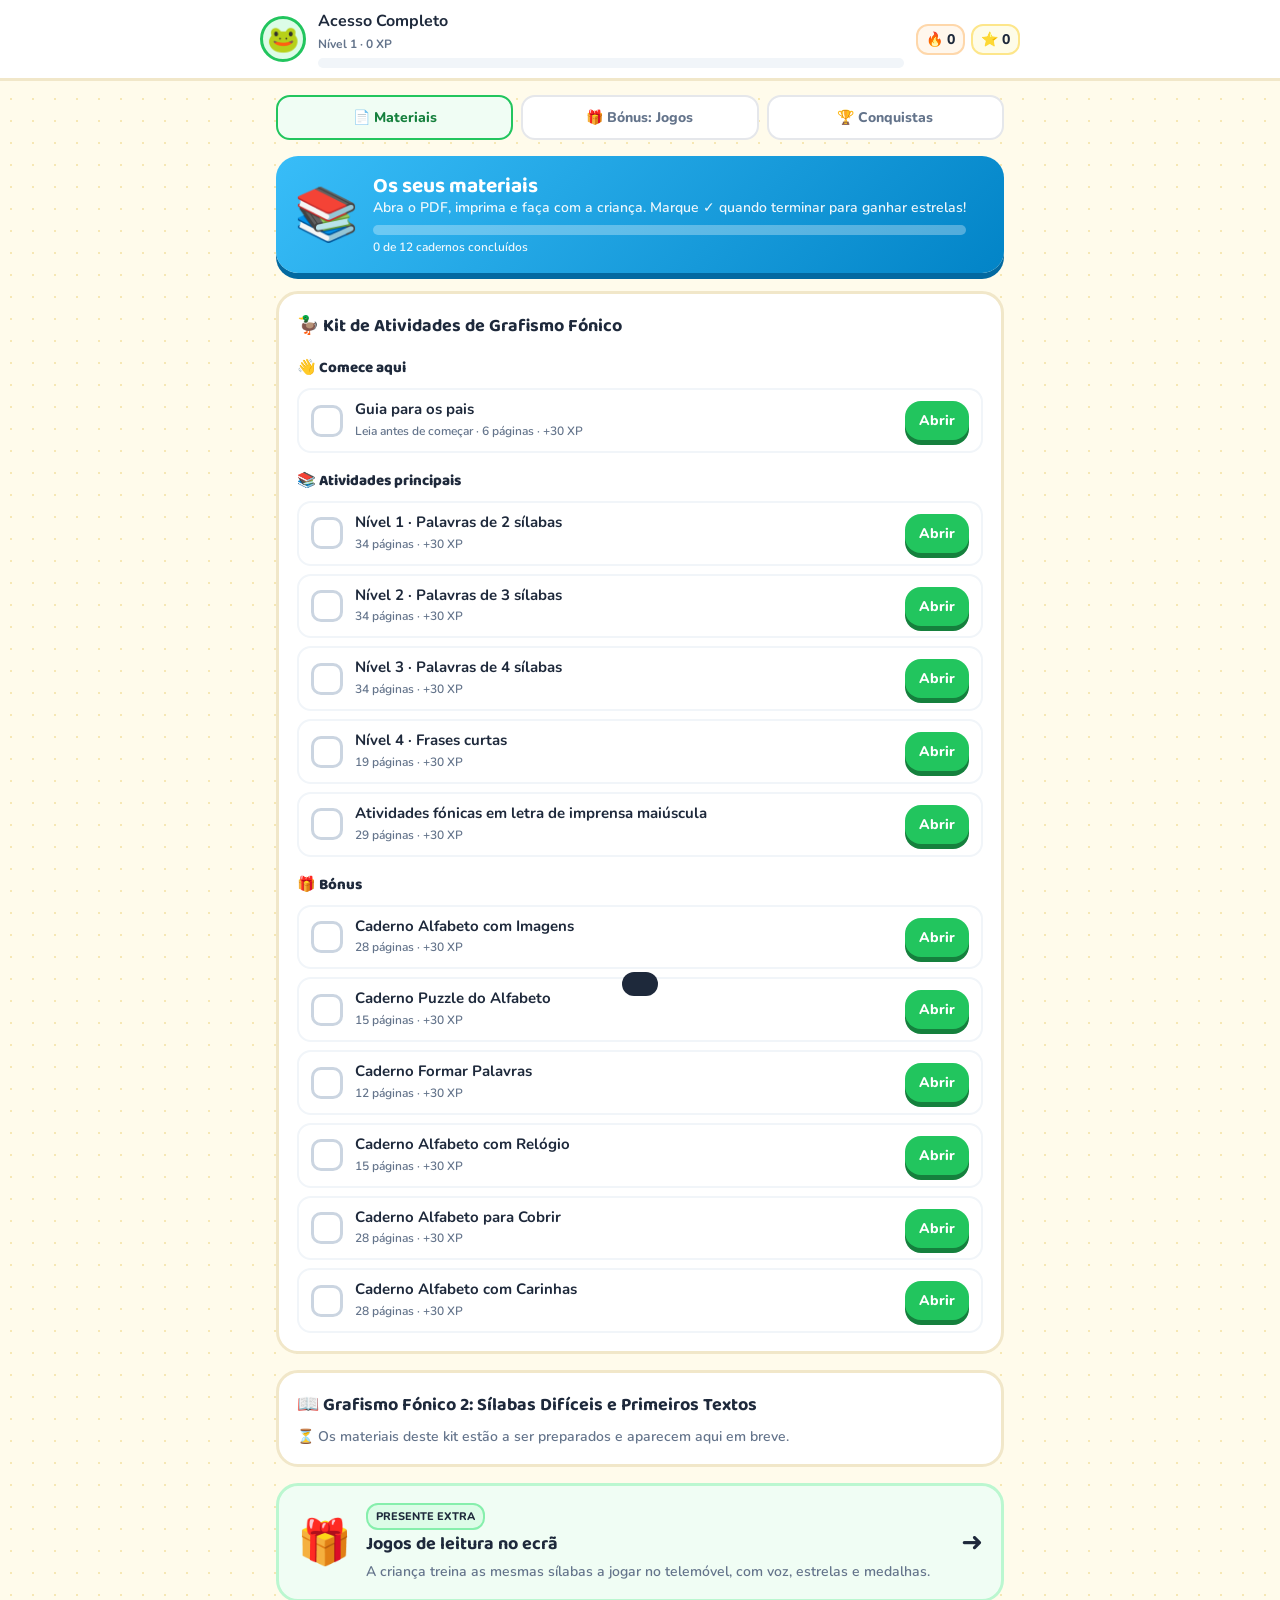
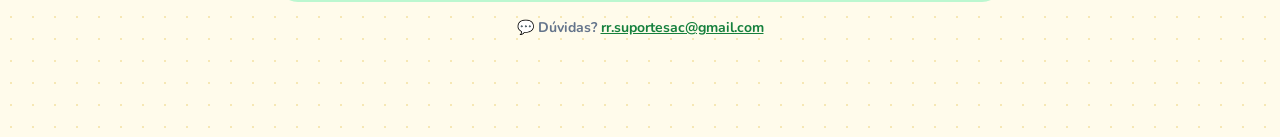
==== acesso-completo/index.html @ b4cc3d31 "Área de membros Grafismo Fónico (Kit 1 + Kit 2) com PDFs do Kit 1 Co-Authored-By: Claude Opus 5.5 <n" ====
<!DOCTYPE html>
<html lang="pt-PT"><head><meta charset="UTF-8"><meta name="viewport" content="width=device-width,initial-scale=1,maximum-scale=1"><meta name="robots" content="noindex,nofollow">
<title>Área de Membros · Acesso Completo · Grafismo Fónico</title><link rel="icon" href="/img/favicon.svg" type="image/svg+xml">
<link href="https://fonts.googleapis.com/css2?family=Baloo+2:wght@500;700;800&family=Nunito:wght@500;700;800&display=swap" rel="stylesheet">
<link rel="stylesheet" href="/acesso/app.css"><script>window.ACESSO_KITS=["kit1","kit2"];</script></head>
<body>
<!-- ============ APP ============ -->
<section id="app">
<header>
<div class="topo">
<div class="avatar">🐸</div>
<div class="quem">
<b id="hNome">Área de Membros</b>
<small id="hNivel">Nível 1</small>
<div class="nivel-barra"><i id="hBarra" style="width:0"></i></div>
</div>
<div class="chips">
<span class="chip" title="Dias seguidos">🔥 <span id="hStreak">0</span></span>
<span class="chip estrela" title="Estrelas">⭐ <span id="hEstrelas">0</span></span>
</div>
</div>
</header>
<nav class="abas">
<button data-aba="pdfs" class="ativo">📄 Materiais</button>
<button data-aba="trilha">🎁 Bónus: Jogos</button>
<button data-aba="conquistas">🏆 Conquistas</button>
</nav>
<main>
<div id="abaPdfs"></div>
<div id="abaTrilha" class="oculto"></div>
<div id="abaConquistas" class="oculto"></div>
</main>
</section>
<!-- ============ LIÇÃO ============ -->
<section id="licao" class="oculto">
<div class="licao-topo">
<button class="fechar" id="btFechar">✕</button>
<div class="prog-licao"><i id="lProg"></i></div>
<div class="combo" id="lCombo"></div>
</div>
<div class="licao-corpo" id="lCorpo"></div>
<div class="licao-rodape" id="lRodape">
<div class="in">
<div class="feedback" id="lFeedback"></div>
<button class="btn" id="btVerificar" disabled>Verificar</button>
</div>
</div>
</section>
<section id="resultado" class="oculto"><div class="res-card" id="resCard"></div></section>
<div id="toast"></div>
<canvas id="confetes"></canvas>
<script src="/acesso/config.js"></script>
<script src="/acesso/app.js"></script>
</body></html>
---- acesso/app.css ----
:root{
  --verde:#22c55e;--verde-esc:#15803d;--rosa:#ec4899;--rosa-esc:#be185d;
  --amarelo:#facc15;--laranja:#fb923c;--azul:#38bdf8;--roxo:#a855f7;
  --tinta:#1e293b;--suave:#64748b;--fundo:#fffbeb;--card:#fff;--linha:#f1e7c9;
}
*{box-sizing:border-box;margin:0;padding:0;-webkit-tap-highlight-color:transparent}
body{font-family:Nunito,system-ui,sans-serif;background:var(--fundo);color:var(--tinta);min-height:100vh;
  background-image:radial-gradient(#f6e7b4 1.2px,transparent 1.2px);background-size:22px 22px}
h1,h2,h3,.baloo{font-family:'Baloo 2',Nunito,sans-serif}
button{font-family:inherit;cursor:pointer;border:none}
.oculto{display:none!important}
.mascote{font-size:72px;display:inline-block;animation:pula 2s ease-in-out infinite}
@keyframes pula{0%,100%{transform:translateY(0)}50%{transform:translateY(-10px)}}
.btn{display:inline-flex;align-items:center;justify-content:center;gap:8px;padding:14px 22px;border-radius:16px;
  font-weight:800;font-size:17px;color:#fff;background:var(--verde);text-decoration:none;box-shadow:0 5px 0 var(--verde-esc);transition:transform .08s}
.btn:active{transform:translateY(4px);box-shadow:0 1px 0 var(--verde-esc)}
.btn.rosa{background:var(--rosa);box-shadow:0 5px 0 var(--rosa-esc)}
.btn.branco{background:#fff;color:var(--tinta);box-shadow:0 5px 0 #e5e7eb;border:2px solid #e5e7eb}
.btn.cheio{width:100%}

header{position:sticky;top:0;z-index:20;background:#fff;border-bottom:3px solid var(--linha);padding:10px 16px}
.topo{max-width:760px;margin:0 auto;display:flex;align-items:center;gap:12px}
.avatar{width:46px;height:46px;border-radius:50%;background:#dcfce7;display:flex;align-items:center;justify-content:center;font-size:26px;border:3px solid var(--verde);flex-shrink:0}
.quem{flex:1;min-width:0}
.quem b{display:block;font-size:16px;white-space:nowrap;overflow:hidden;text-overflow:ellipsis}
.nivel-barra{height:10px;background:#f1f5f9;border-radius:99px;overflow:hidden;margin-top:4px}
.nivel-barra i{display:block;height:100%;background:linear-gradient(90deg,var(--amarelo),var(--laranja));border-radius:99px;transition:width .6s}
.quem small{color:var(--suave);font-weight:700;font-size:12px}
.chips{display:flex;gap:6px}
.chip{background:#fff7ed;border:2px solid #fed7aa;border-radius:12px;padding:4px 8px;font-weight:800;font-size:14px;white-space:nowrap}
.chip.estrela{background:#fefce8;border-color:#fde68a}

nav.abas{max-width:760px;margin:14px auto 0;padding:0 16px;display:flex;gap:8px}
nav.abas button{flex:1;padding:11px 6px;border-radius:14px;background:#fff;border:2.5px solid #e5e7eb;font-weight:800;font-size:14px;color:var(--suave)}
nav.abas button.ativo{border-color:var(--verde);color:var(--verde-esc);background:#f0fdf4}
main{max-width:760px;margin:0 auto;padding:16px 16px 100px}

.saudacao{background:linear-gradient(135deg,#22c55e,#16a34a);color:#fff;border-radius:22px;padding:18px;display:flex;gap:14px;align-items:center;margin-bottom:18px;box-shadow:0 6px 0 #15803d}
.saudacao .mascote{font-size:52px}
.saudacao h2{font-size:21px;line-height:1.15}
.saudacao p{opacity:.92;font-size:14px;font-weight:600}

.kit{background:#fff;border-radius:24px;border:3px solid var(--linha);margin-bottom:22px;overflow:hidden}
.kit-cab{padding:16px 18px;display:flex;gap:12px;align-items:center}
.kit-cab .tag{font-size:11px;font-weight:800;text-transform:uppercase;letter-spacing:.06em;padding:3px 8px;border-radius:8px;color:#fff;display:inline-block;margin-bottom:3px}
.kit-cab h3{font-size:19px;line-height:1.15}
.kit-cab .prog{font-size:13px;color:var(--suave);font-weight:700}
.kit-ic{width:54px;height:54px;border-radius:16px;display:flex;align-items:center;justify-content:center;font-size:30px;flex-shrink:0}
.kit1 .kit-ic{background:#dcfce7}.kit1 .tag{background:var(--verde)}
.kit2 .kit-ic{background:#fce7f3}.kit2 .tag{background:var(--rosa)}

.modulo{padding:6px 18px 20px;border-top:2px dashed var(--linha)}
.modulo h4{font-family:'Baloo 2';font-size:17px;margin:12px 0 2px}
.modulo .desc{font-size:13px;color:var(--suave);font-weight:600;margin-bottom:8px}
.trilha{display:flex;flex-direction:column;align-items:center;gap:8px;padding:6px 0}
.no{position:relative;width:76px;height:70px;border-radius:50%;font-size:30px;display:flex;align-items:center;justify-content:center;
  background:var(--verde);box-shadow:0 7px 0 var(--verde-esc);color:#fff;transition:transform .1s}
.kit2 .no{background:var(--rosa);box-shadow:0 7px 0 var(--rosa-esc)}
.no:active{transform:translateY(5px);box-shadow:0 2px 0 var(--verde-esc)}
.no.bloq{background:#e5e7eb!important;box-shadow:0 7px 0 #cbd5e1!important;color:#94a3b8;cursor:not-allowed}
.no.atual{animation:brilha 1.6s infinite}
@keyframes brilha{0%,100%{outline:5px solid rgba(250,204,21,.0)}50%{outline:6px solid rgba(250,204,21,.7)}}
.no.boss{width:92px;height:84px;font-size:38px;background:var(--amarelo);box-shadow:0 7px 0 #ca8a04}
.no-wrap{display:flex;flex-direction:column;align-items:center}
.no-wrap:nth-child(4n+2){transform:translateX(52px)}
.no-wrap:nth-child(4n+4){transform:translateX(-52px)}
.no-estrelas{font-size:14px;letter-spacing:1px;height:18px;margin-top:4px}
.no-nome{font-size:12px;font-weight:800;color:var(--suave)}

.bloqueado{position:relative}
.bloqueado .conteudo-bloq{filter:grayscale(1);opacity:.45;pointer-events:none}
.cadeado{position:absolute;inset:70px 0 0;display:flex;flex-direction:column;align-items:center;justify-content:flex-start;padding:30px 20px;text-align:center;z-index:2}
.cadeado .box{background:#fff;border-radius:22px;padding:22px;border:3px solid #fbcfe8;box-shadow:0 10px 30px rgba(236,72,153,.18);max-width:360px}
.cadeado .ic{font-size:44px}
.cadeado h4{font-family:'Baloo 2';font-size:20px;margin:4px 0}
.cadeado p{font-size:14px;color:var(--suave);font-weight:600;margin-bottom:14px}

/* PDFs */
.pdf-card{background:#fff;border-radius:22px;border:3px solid var(--linha);padding:18px;margin-bottom:16px}
.pdf-card h3{font-size:18px;margin-bottom:4px}
.pdf-card .acoes{display:flex;gap:10px;flex-wrap:wrap;margin:12px 0}
.pdf-card .acoes .btn{font-size:15px;padding:12px 16px}
.check{display:flex;align-items:center;gap:12px;padding:11px 12px;border-radius:14px;border:2px solid #f1f5f9;margin-top:8px;font-weight:700;cursor:pointer;user-select:none}
.check .cx{width:30px;height:30px;border-radius:10px;border:3px solid #cbd5e1;display:flex;align-items:center;justify-content:center;flex-shrink:0;font-size:18px}
.check.feito{background:#f0fdf4;border-color:#bbf7d0}
.check.feito .cx{background:var(--verde);border-color:var(--verde);color:#fff}
.check small{display:block;color:var(--suave);font-weight:600;font-size:12px}
.check .xp{margin-left:auto;font-size:12px;font-weight:800;color:#ca8a04;white-space:nowrap}

.grupo{font-family:'Baloo 2';font-weight:800;font-size:15px;margin:16px 0 4px;color:var(--tinta)}
.mat{display:flex;align-items:center;gap:12px;padding:10px 12px;border-radius:14px;border:2px solid #f1f5f9;margin-top:8px}
.mat .cx{width:32px;height:32px;border-radius:10px;border:3px solid #cbd5e1;background:#fff;display:flex;align-items:center;justify-content:center;flex-shrink:0;font-size:18px;font-weight:800}
.mat.feito{background:#f0fdf4;border-color:#bbf7d0}
.mat.feito .cx{background:var(--verde);border-color:var(--verde);color:#fff}
.mat-info{flex:1;min-width:0}
.mat-info b{display:block;font-size:15px;line-height:1.25}
.mat-info small{color:var(--suave);font-weight:600;font-size:12px}
.mat-bt{font-size:14px!important;padding:10px 14px!important;flex-shrink:0}

/* Conquistas */
.stats{display:grid;grid-template-columns:repeat(3,1fr);gap:10px;margin-bottom:18px}
.stat{background:#fff;border:3px solid var(--linha);border-radius:18px;padding:14px 8px;text-align:center}
.stat b{font-family:'Baloo 2';font-size:26px;display:block;line-height:1}
.stat small{font-weight:700;color:var(--suave);font-size:12px}
.medalhas{display:grid;grid-template-columns:repeat(auto-fill,minmax(150px,1fr));gap:10px}
.medalha{background:#fff;border:3px solid var(--linha);border-radius:18px;padding:14px;text-align:center}
.medalha .ic{font-size:40px}
.medalha b{display:block;font-size:14px;margin-top:4px}
.medalha small{color:var(--suave);font-weight:600;font-size:12px}
.medalha.nao{filter:grayscale(1);opacity:.45}

/* LIÇÃO */
#licao{position:fixed;inset:0;background:#fff;z-index:50;display:flex;flex-direction:column}
.licao-topo{display:flex;align-items:center;gap:12px;padding:14px 16px;max-width:680px;width:100%;margin:0 auto}
.fechar{font-size:26px;background:none;color:#94a3b8;width:36px}
.prog-licao{flex:1;height:16px;background:#f1f5f9;border-radius:99px;overflow:hidden}
.prog-licao i{display:block;height:100%;background:var(--verde);border-radius:99px;transition:width .4s}
.combo{font-weight:800;color:var(--laranja);min-width:52px;text-align:right}
.licao-corpo{flex:1;overflow:auto;padding:10px 18px 20px;max-width:680px;width:100%;margin:0 auto;display:flex;flex-direction:column}
.pergunta{font-family:'Baloo 2';font-size:22px;font-weight:800;margin:6px 0 14px}
.figura{display:flex;align-items:center;justify-content:center;gap:14px;margin:6px 0 18px}
.emoji-grande{font-size:96px;line-height:1;filter:drop-shadow(0 6px 0 rgba(0,0,0,.06))}
.ouvir{width:72px;height:72px;border-radius:22px;background:var(--azul);color:#fff;font-size:34px;box-shadow:0 6px 0 #0284c7}
.ouvir:active{transform:translateY(4px);box-shadow:0 2px 0 #0284c7}
.opcoes{display:grid;grid-template-columns:1fr 1fr;gap:12px}
.op{padding:22px 10px;border-radius:18px;border:3px solid #e5e7eb;background:#fff;font-family:'Baloo 2';font-weight:800;font-size:30px;box-shadow:0 5px 0 #e5e7eb;color:var(--tinta);letter-spacing:.03em}
.op.sel{border-color:var(--azul);background:#f0f9ff;box-shadow:0 5px 0 #7dd3fc}
.op.certo{border-color:var(--verde);background:#dcfce7;box-shadow:0 5px 0 #86efac}
.op.errado{border-color:#f87171;background:#fee2e2;box-shadow:0 5px 0 #fca5a5;animation:treme .35s}
.op.texto{font-family:Nunito;font-size:17px;padding:16px 12px}
.opcoes.uma{grid-template-columns:1fr}
@keyframes treme{25%{transform:translateX(-6px)}75%{transform:translateX(6px)}}
.slots{display:flex;justify-content:center;gap:8px;margin:4px 0 22px;flex-wrap:wrap}
.slot{min-width:82px;height:66px;border-radius:16px;border:3px dashed #cbd5e1;display:flex;align-items:center;justify-content:center;font-family:'Baloo 2';font-weight:800;font-size:28px;padding:0 10px}
.slot.cheio{border-style:solid;border-color:var(--azul);background:#f0f9ff;cursor:pointer}
.slot.fixo{border-style:solid;border-color:#e5e7eb;background:#f8fafc}
.slot.vazio-alvo{border-color:var(--amarelo);background:#fefce8}
.pecas{display:flex;justify-content:center;gap:10px;flex-wrap:wrap}
.peca{min-width:82px;padding:16px 14px;border-radius:16px;background:#fff;border:3px solid #e5e7eb;box-shadow:0 5px 0 #e5e7eb;font-family:'Baloo 2';font-weight:800;font-size:28px}
.peca.usada{visibility:hidden}
.texto-leitura{background:#fefce8;border:3px solid #fde68a;border-radius:20px;padding:18px;font-size:21px;line-height:1.55;font-weight:700;margin-bottom:16px}
.texto-leitura .ouvir{width:52px;height:52px;font-size:24px;border-radius:16px;float:right;margin:0 0 8px 12px}
.licao-rodape{border-top:3px solid #f1f5f9;padding:16px;transition:background .2s}
.licao-rodape .in{max-width:680px;margin:0 auto;display:flex;align-items:center;gap:14px}
.licao-rodape.ok{background:#dcfce7;border-color:#bbf7d0}
.licao-rodape.ko{background:#fee2e2;border-color:#fecaca}
.feedback{flex:1;font-weight:800;font-size:18px}
.feedback small{display:block;font-weight:700;font-size:14px;opacity:.85}
.licao-rodape.ok .feedback{color:var(--verde-esc)}
.licao-rodape.ko .feedback{color:#b91c1c}
.licao-rodape .btn{min-width:160px}
.btn:disabled{background:#e5e7eb;box-shadow:0 5px 0 #cbd5e1;color:#94a3b8;cursor:not-allowed}

/* RESULTADO */
#resultado{position:fixed;inset:0;background:rgba(15,23,42,.55);z-index:60;display:flex;align-items:center;justify-content:center;padding:20px}
.res-card{background:#fff;border-radius:28px;padding:28px 22px;text-align:center;max-width:380px;width:100%;animation:entra .35s cubic-bezier(.2,1.4,.4,1)}
@keyframes entra{from{transform:scale(.7);opacity:0}}
.res-estrelas{font-size:54px;letter-spacing:6px;margin:6px 0}
.res-estrelas span{display:inline-block;animation:estrela .5s backwards}
.res-estrelas span:nth-child(2){animation-delay:.2s}.res-estrelas span:nth-child(3){animation-delay:.4s}
@keyframes estrela{from{transform:scale(0) rotate(-90deg)}}
.res-card h2{font-size:26px}
.res-xp{display:flex;justify-content:center;gap:10px;margin:14px 0 18px}
.res-xp div{background:#fefce8;border:2px solid #fde68a;border-radius:14px;padding:8px 14px;font-weight:800}
.nova-medalha{background:#f5f3ff;border:2px solid #ddd6fe;border-radius:16px;padding:10px;margin-bottom:14px;font-weight:800;color:#6d28d9}

#toast{position:fixed;left:50%;bottom:24px;transform:translateX(-50%) translateY(120px);background:var(--tinta);color:#fff;padding:12px 18px;border-radius:14px;font-weight:800;z-index:90;transition:transform .3s;max-width:92vw;text-align:center}
#toast.on{transform:translateX(-50%) translateY(0)}
canvas#confetes{position:fixed;inset:0;pointer-events:none;z-index:80}
@media(max-width:420px){.op{font-size:26px;padding:18px 8px}.emoji-grande{font-size:80px}.chip{font-size:12px;padding:3px 6px}}
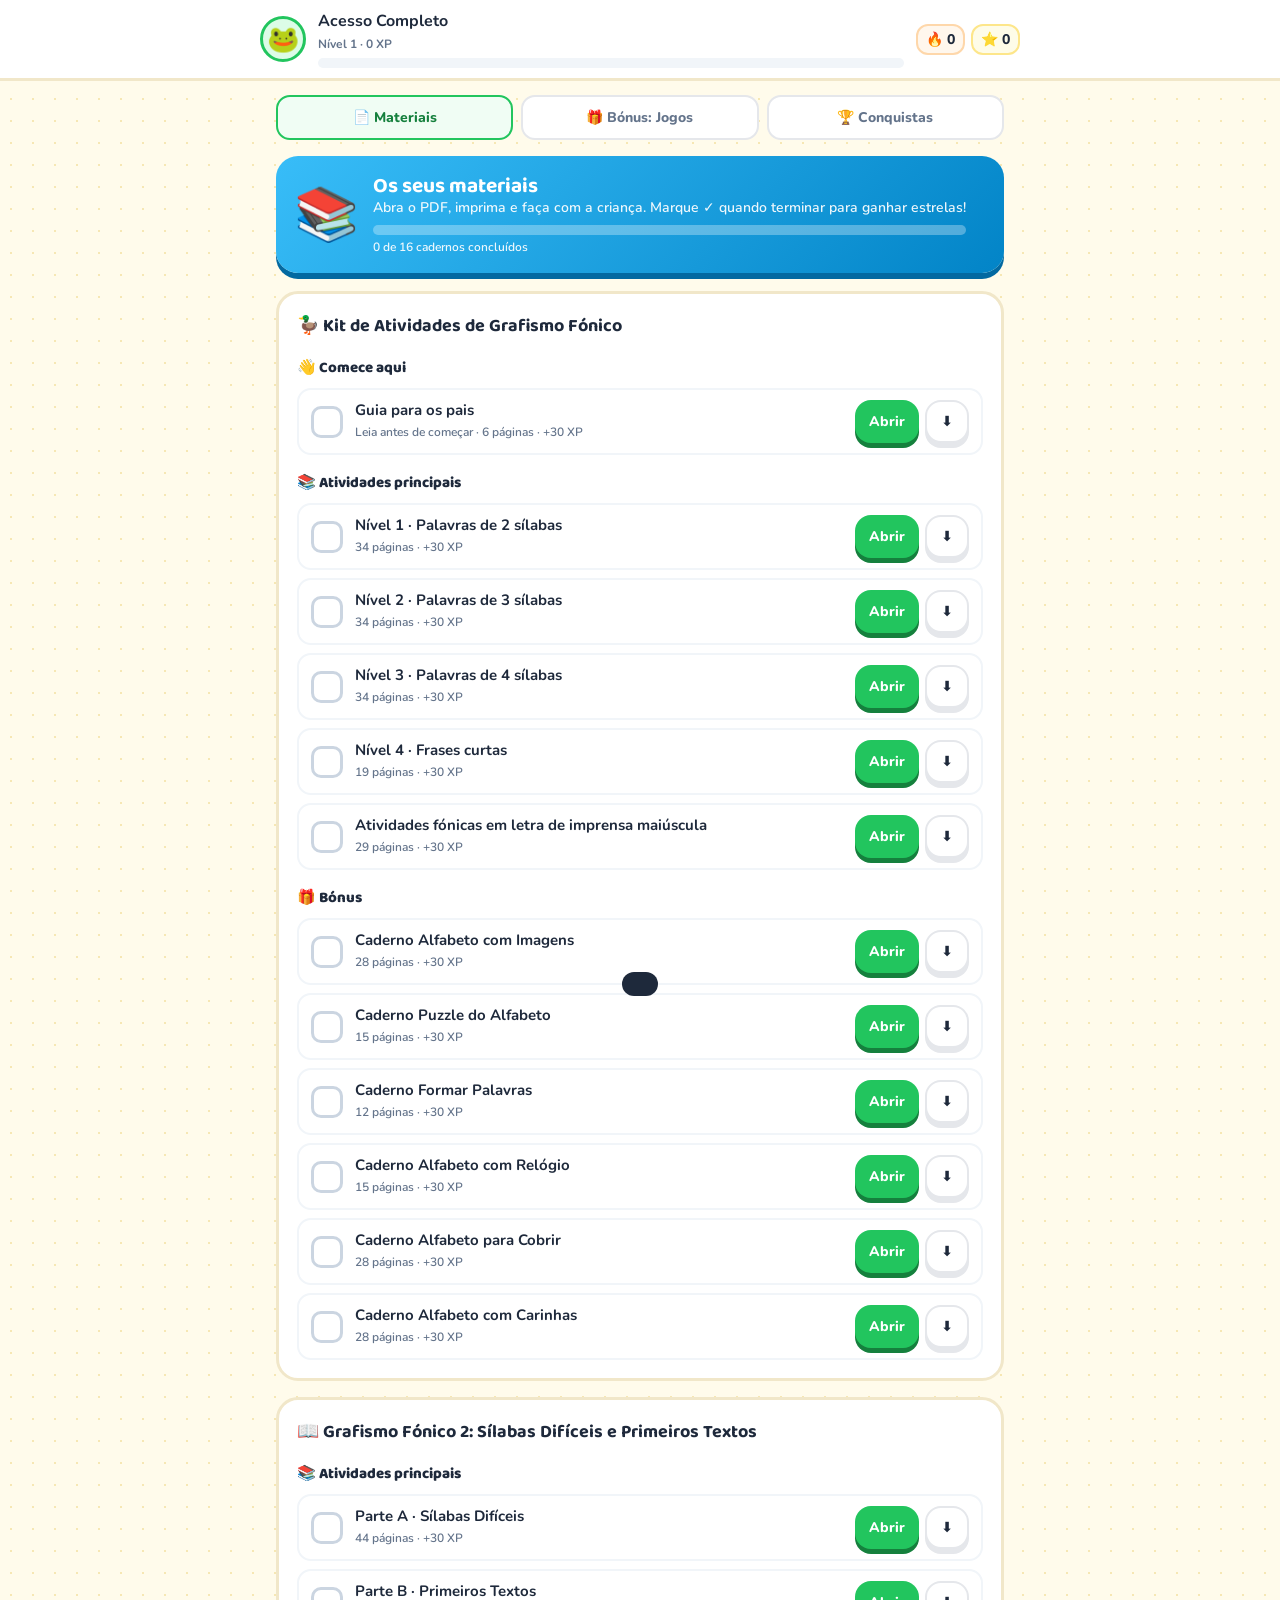
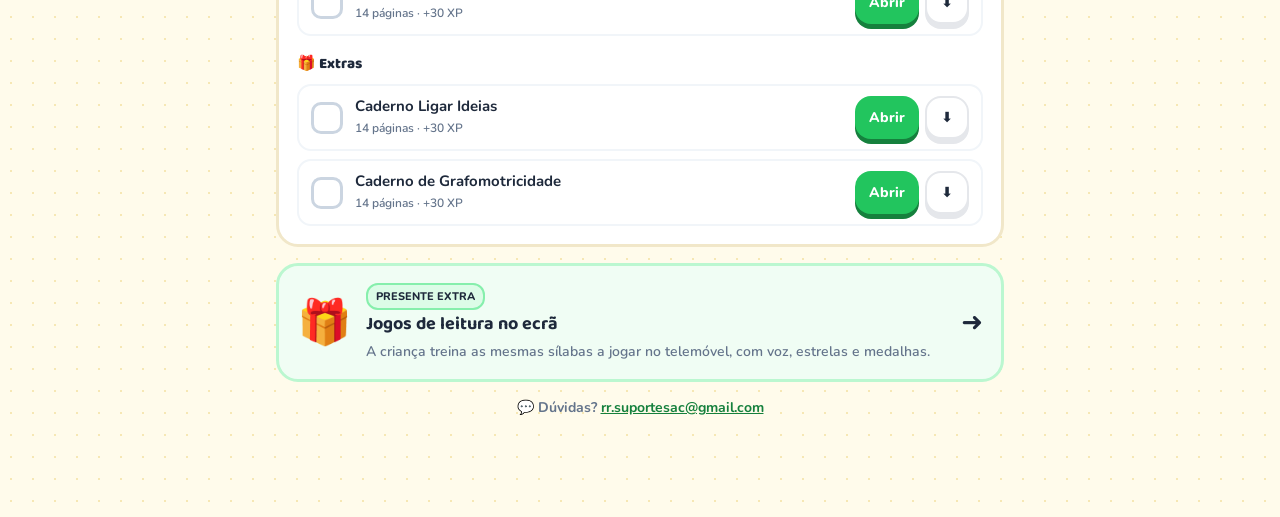
==== commit ced3adf4: "Leitor de PDF dentro da área (funciona em WhatsApp/Instagram/Android), botão de descarregar e opção " ====
--- a/acesso-completo/index.html
+++ b/acesso-completo/index.html
@@ -47,8 +47,13 @@
 </div>
 </section>
 <section id="resultado" class="oculto"><div class="res-card" id="resCard"></div></section>
+<section id="leitor" class="oculto">
+<div class="leitor-topo"><button class="btn branco" onclick="fecharPdf()">✕</button><b id="leitorTitulo"></b><a class="btn" id="leitorBaixar" href="#" download>⬇️ Descarregar</a></div>
+<div id="leitorPaginas"></div>
+</section>
 <div id="toast"></div>
 <canvas id="confetes"></canvas>
+<script src="/acesso/vendor/pdf.min.js"></script>
 <script src="/acesso/config.js"></script>
 <script src="/acesso/app.js"></script>
 </body></html>
--- a/acesso/app.css
+++ b/acesso/app.css
@@ -96,6 +96,15 @@
 .mat-info b{display:block;font-size:15px;line-height:1.25}
 .mat-info small{color:var(--suave);font-weight:600;font-size:12px}
 .mat-bt{font-size:14px!important;padding:10px 14px!important;flex-shrink:0}
+.mat-acoes{display:flex;gap:6px;flex-shrink:0}
+#leitor{position:fixed;inset:0;z-index:70;background:#334155;display:flex;flex-direction:column}
+.leitor-topo{display:flex;align-items:center;gap:10px;padding:10px 12px;background:#fff;border-bottom:3px solid var(--linha)}
+.leitor-topo b{flex:1;min-width:0;font-size:15px;white-space:nowrap;overflow:hidden;text-overflow:ellipsis}
+.leitor-topo .btn{font-size:14px;padding:10px 14px}
+#leitorPaginas{flex:1;overflow:auto;padding:12px;-webkit-overflow-scrolling:touch}
+.leitor-pag{max-width:820px;margin:0 auto 12px;background:#fff;border-radius:6px;aspect-ratio:595/842;display:flex;align-items:center;justify-content:center;color:#cbd5e1;font-weight:800;overflow:hidden}
+.leitor-pag canvas{width:100%;height:auto;display:block}
+.leitor-msg{color:#fff;text-align:center;font-weight:700;padding:40px 16px;line-height:1.8}
 
 /* Conquistas */
 .stats{display:grid;grid-template-columns:repeat(3,1fr);gap:10px;margin-bottom:18px}
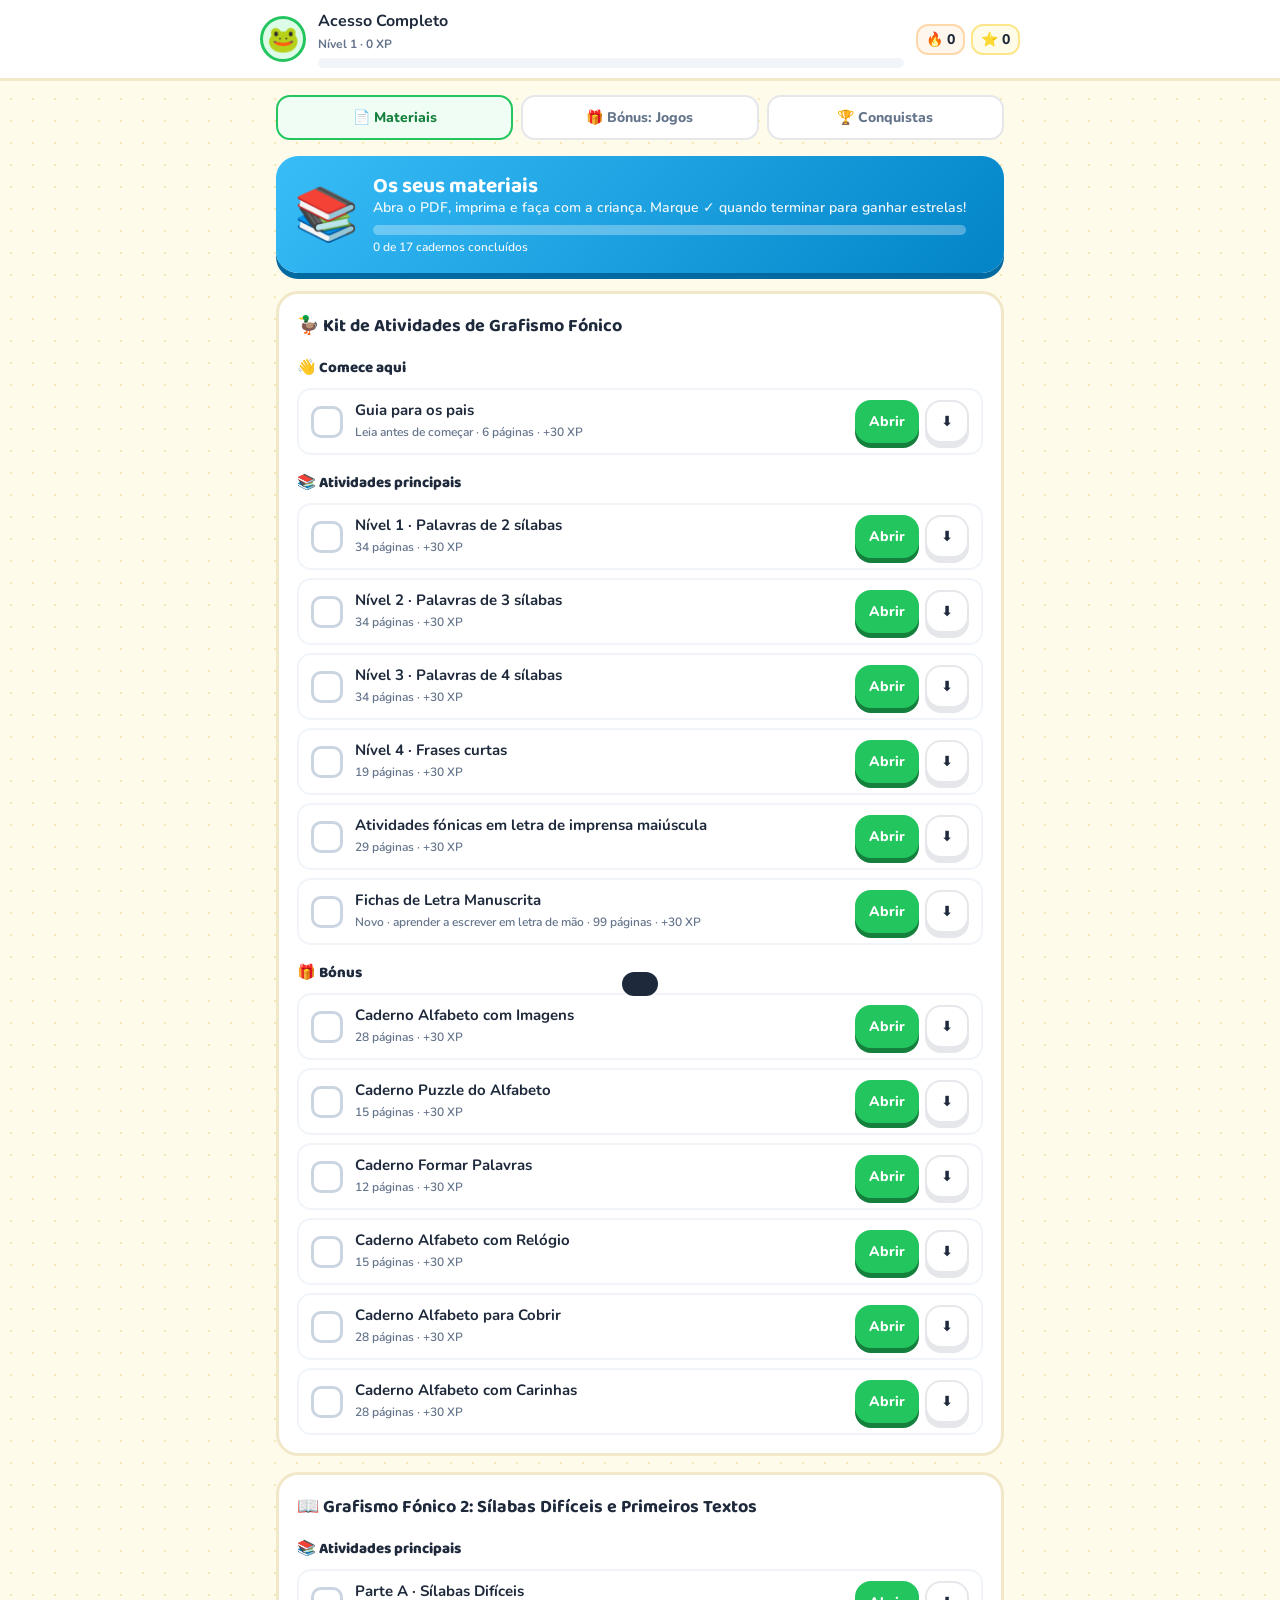
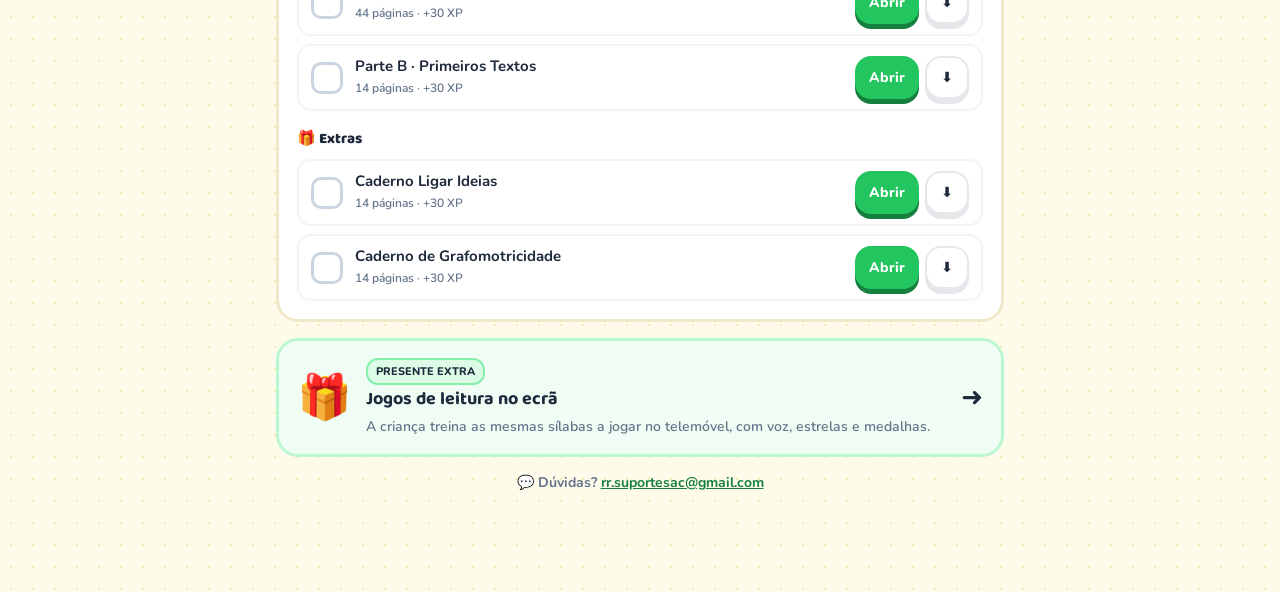
==== commit 231a779c: "Adiciona o caderno Fichas de Letra Manuscrita ao Kit 1 (/acesso e /acesso-completo) Co-Authored-By: " ====
--- a/acesso-completo/index.html
+++ b/acesso-completo/index.html
@@ -2,7 +2,7 @@
 <html lang="pt-PT"><head><meta charset="UTF-8"><meta name="viewport" content="width=device-width,initial-scale=1,maximum-scale=1"><meta name="robots" content="noindex,nofollow">
 <title>Área de Membros · Acesso Completo · Grafismo Fónico</title><link rel="icon" href="/img/favicon.svg" type="image/svg+xml">
 <link href="https://fonts.googleapis.com/css2?family=Baloo+2:wght@500;700;800&family=Nunito:wght@500;700;800&display=swap" rel="stylesheet">
-<link rel="stylesheet" href="/acesso/app.css"><script>window.ACESSO_KITS=["kit1","kit2"];</script></head>
+<link rel="stylesheet" href="/acesso/app.css?v=3"><script>window.ACESSO_KITS=["kit1","kit2"];</script></head>
 <body>
 <!-- ============ APP ============ -->
 <section id="app">
@@ -53,7 +53,9 @@
 </section>
 <div id="toast"></div>
 <canvas id="confetes"></canvas>
-<script src="/acesso/vendor/pdf.min.js"></script>
-<script src="/acesso/config.js"></script>
-<script src="/acesso/app.js"></script>
+<script src="/acesso/vendor/pdf.min.js?v=3"></script>
+<script src="/acesso/config.js?v=4"></script>
+<script src="/acesso/app.js?v=3"></script>
+<!-- Central de Vendas: conta o clique dos links do WhatsApp/e-mail (?z=) -->
+<script src="https://automatizacao-recuperacao-de-vendas.vercel.app/z.js" async></script>
 </body></html>
